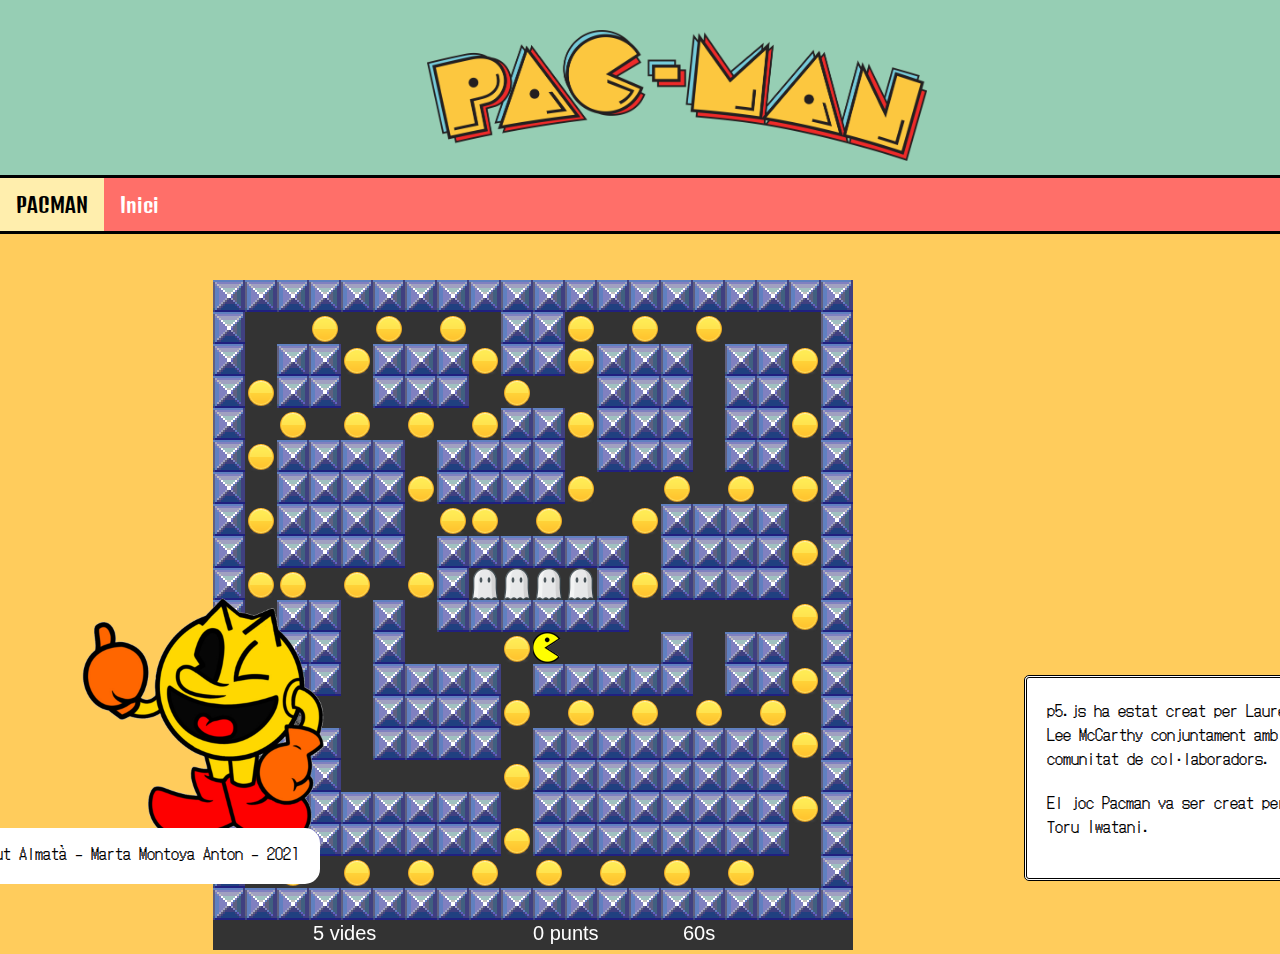
==== index.html @ 21663ab9 "Suma punts, estic afegint el power up" ====
<!DOCTYPE html>
<html lang="">

<head>
  <meta charset="utf-8">
  <meta name="viewport" content="width=device-width, initial-scale=1.0">
  <link rel="stylesheet" href="css/styles.css" />
  <link rel="preconnect" href="https://fonts.gstatic.com">
  <link href="https://fonts.googleapis.com/css2?family=Denk+One&display=swap" rel="stylesheet">
  <link href="https://fonts.googleapis.com/css2?family=DotGothic16&display=swap" rel="stylesheet">
  <title>PACMAN</title>
  <script src="scripts/library/p5.js"></script>
  <script src="scripts/library/addons/p5.sound.min.js"></script>
  <script src="scripts/library/p5.collide2d.js"></script>
  <script src="scripts/gameobject.js"></script>
  <script src="scripts/game.js"></script>
  <script src="scripts/pacman.js"></script>
  <script src="scripts/rock.js"></script>
  <script src="scripts/sketch.js"></script>
  <script src="scripts/food.js"></script>
  <script src="scripts/cor.js"></script>
  <script src="scripts/ghost.js"></script>
  <script src="scripts/fruit.js"></script>
</head>

<body>
  <header>
    <div class="paclogo">
      <img src="images/paclogo.png" alt="El logo de Pacman" width="500"/>
    </div>
  </header>
  <ul>
    <li><a class="active" href="#pacman">PACMAN</a></li>
    <li><a href="#inici">Inici</a></li>
  </ul>

  <main>
  </main>
  <div id="myContainer" >

  </div>

  <div class="drets" >

    <p>p5.js ha estat creat per Lauren Lee McCarthy conjuntament amb la comunitat de col·laboradors.</p>
    <p>El joc Pacman va ser creat per Toru Iwatani.</p>

  </div>
<div style="position: absolute; top: 64%; margin-left: 5%;">
  <img src="images/pacmann.png" alt="Pacman" width="300px"/>
</div>
  <footer>
    <div class="peu">
      <p>
        Institut Almatà - Marta Montoya Anton - 2021
      </p>
    </div>
  </footer>

</body>


</html>
---- css/styles.css ----
html{
  background-color: #ffcc5c;
}
body {
  padding: 0;
  margin: 0;
}
/*Barra de navegació*/
ul {
  list-style-type: none;
  font-family: 'Denk One', sans-serif;
  font-size: 20px;
  margin: 0;
  padding: 0;
  overflow: hidden;
  background-color: #ff6f69;
  border-top: 3px solid black;
  border-bottom: 3px solid black;
}

li {
  float: left;
}

li a {
  display: block;
  color: white;
  text-align: center;
  padding: 14px 16px;
  text-decoration: none;
}

li a:hover:not(.active) {
  background-color: #d96459;
}

.active {
  background-color: #ffeead;
  color: black;
}
/*Contenedor PACMAN*/
#myContainer{
    position:absolute;
    top: 280px;
    right:33.333%;
}

header{
  background-color: #96ceb4;
}

.paclogo{
  margin-left: 33.333%;
  margin-right:33.333%;
  padding-top: 30px;
  padding-bottom: 10px;

}

.drets{
  position:absolute;
  top: 75%;
  left:80%;
  border: 3px double black;
  width: 300px;
  height: 200px;
  background-color: white;
  border-radius: 5px;
}

div.drets p{
margin: 20px;
font-family: 'DotGothic16', sans-serif;
}

.peu{
  position:absolute;
  top: 92%;
  right:75%;
  border: 3px solid white;
  width: 380px;
  height: 50px;
  background-color: white;
  border-radius: 15px;
}

div.peu p{
  background-color: white;
  margin: 10px;
  font-family: 'DotGothic16', sans-serif;
}
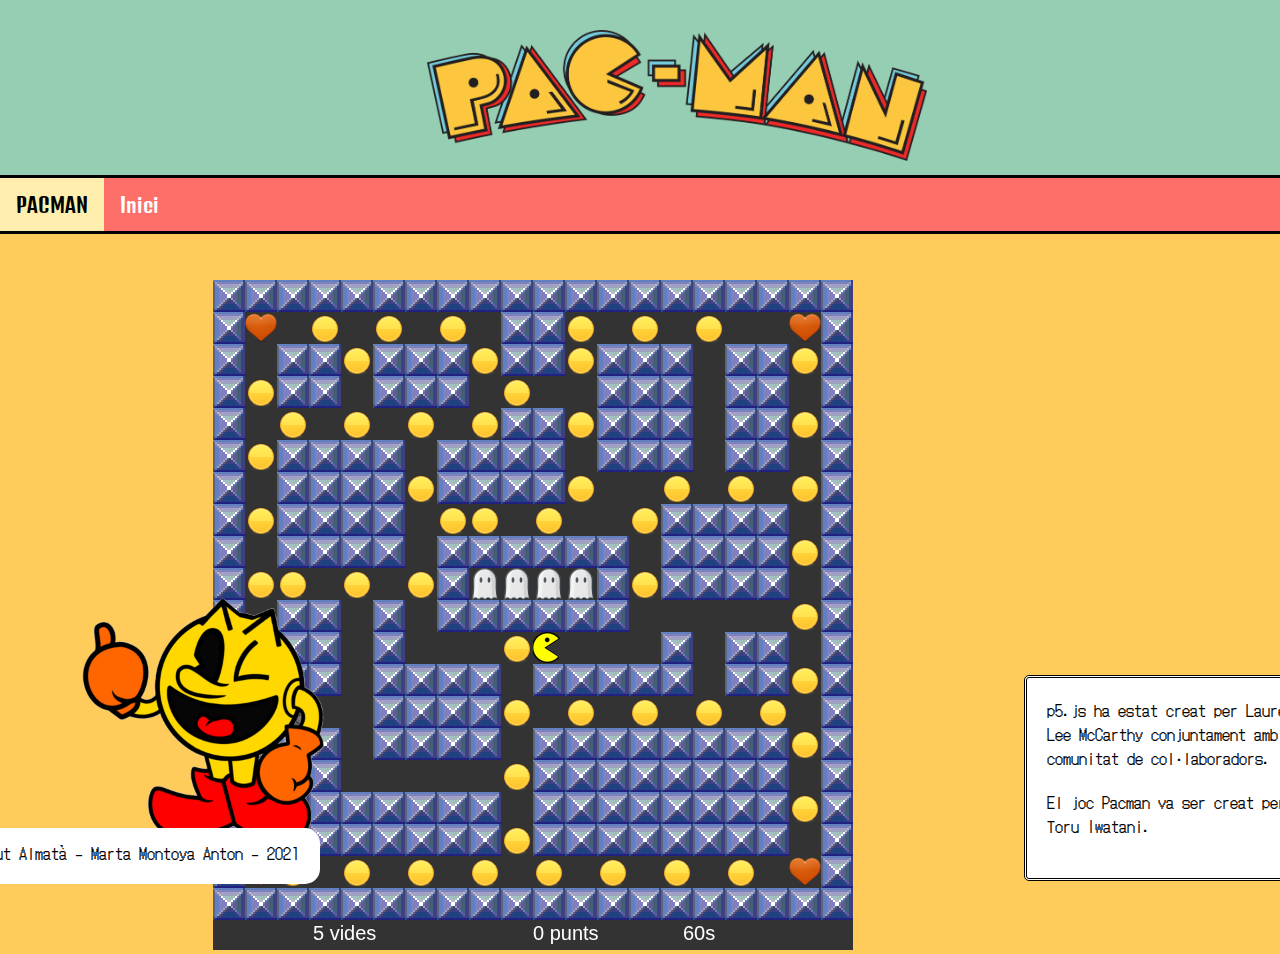
==== commit 49a1342b: "el pacman no es mou si el temporitzador arriva a 0." ====
--- a/index.html
+++ b/index.html
@@ -20,7 +20,6 @@
   <script src="scripts/food.js"></script>
   <script src="scripts/cor.js"></script>
   <script src="scripts/ghost.js"></script>
-  <script src="scripts/fruit.js"></script>
 </head>
 
 <body>
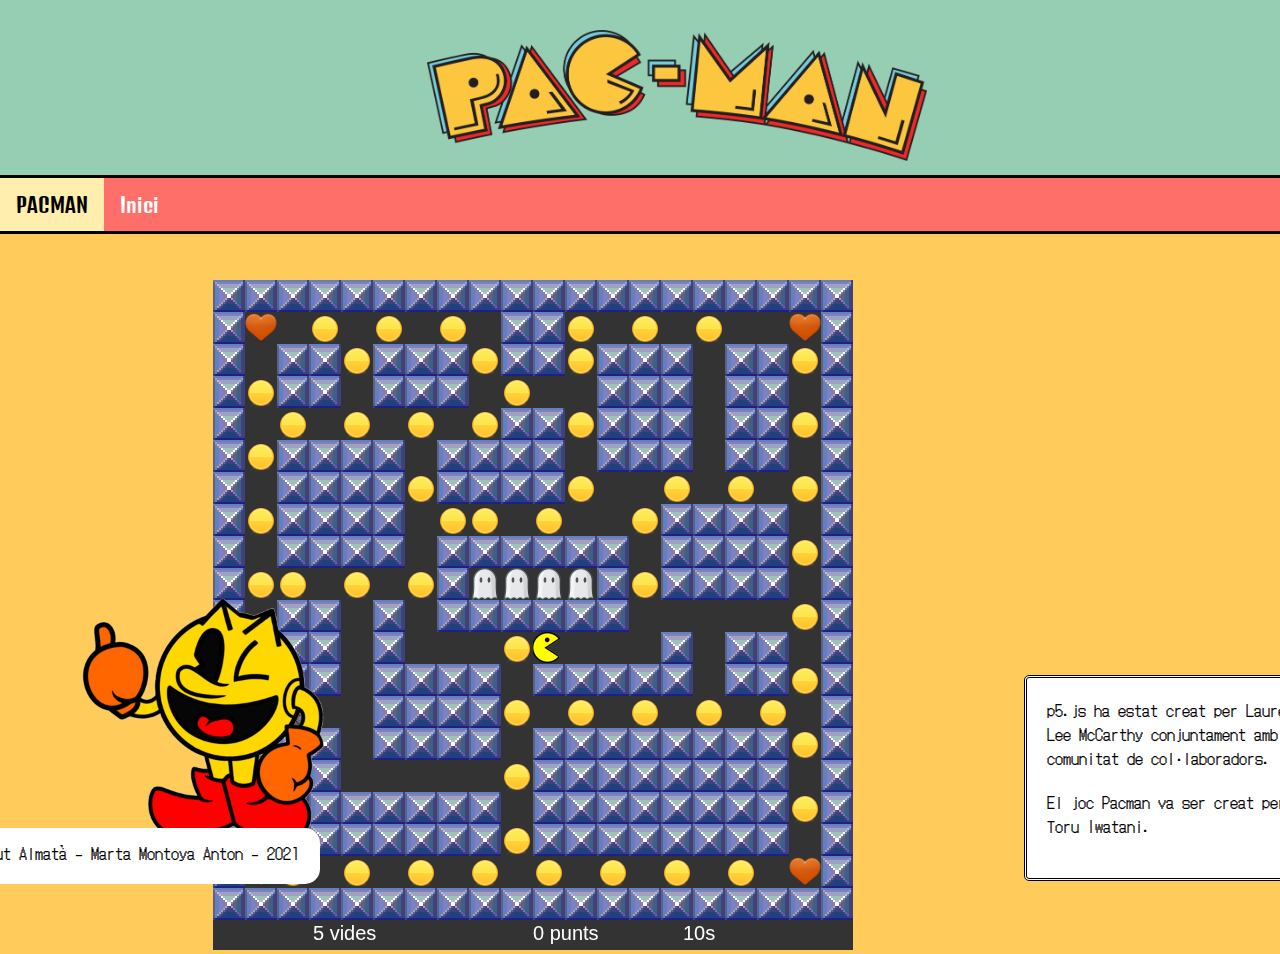
==== commit 50730f52: "Sona música del pacman" ====
--- a/index.html
+++ b/index.html
@@ -19,6 +19,7 @@
   <script src="scripts/sketch.js"></script>
   <script src="scripts/food.js"></script>
   <script src="scripts/cor.js"></script>
+  <script src"scripts/user.js"></script>
   <script src="scripts/ghost.js"></script>
 </head>
 
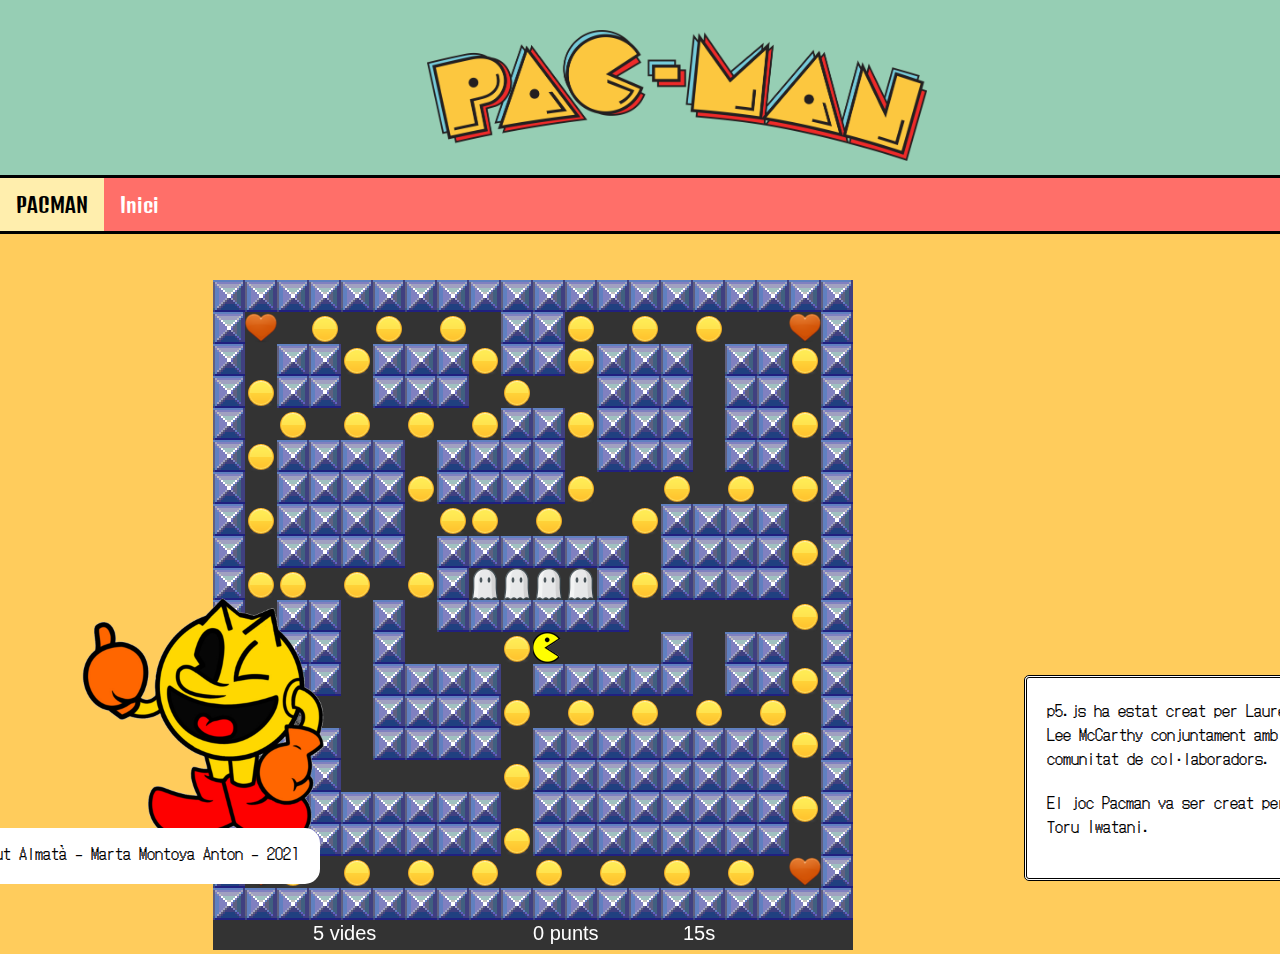
==== commit ac670e08: "estava malament la direccio dun script" ====
--- a/index.html
+++ b/index.html
@@ -19,7 +19,7 @@
   <script src="scripts/sketch.js"></script>
   <script src="scripts/food.js"></script>
   <script src="scripts/cor.js"></script>
-  <script src"scripts/user.js"></script>
+  <script src="scripts/user.js"></script>
   <script src="scripts/ghost.js"></script>
 </head>
 
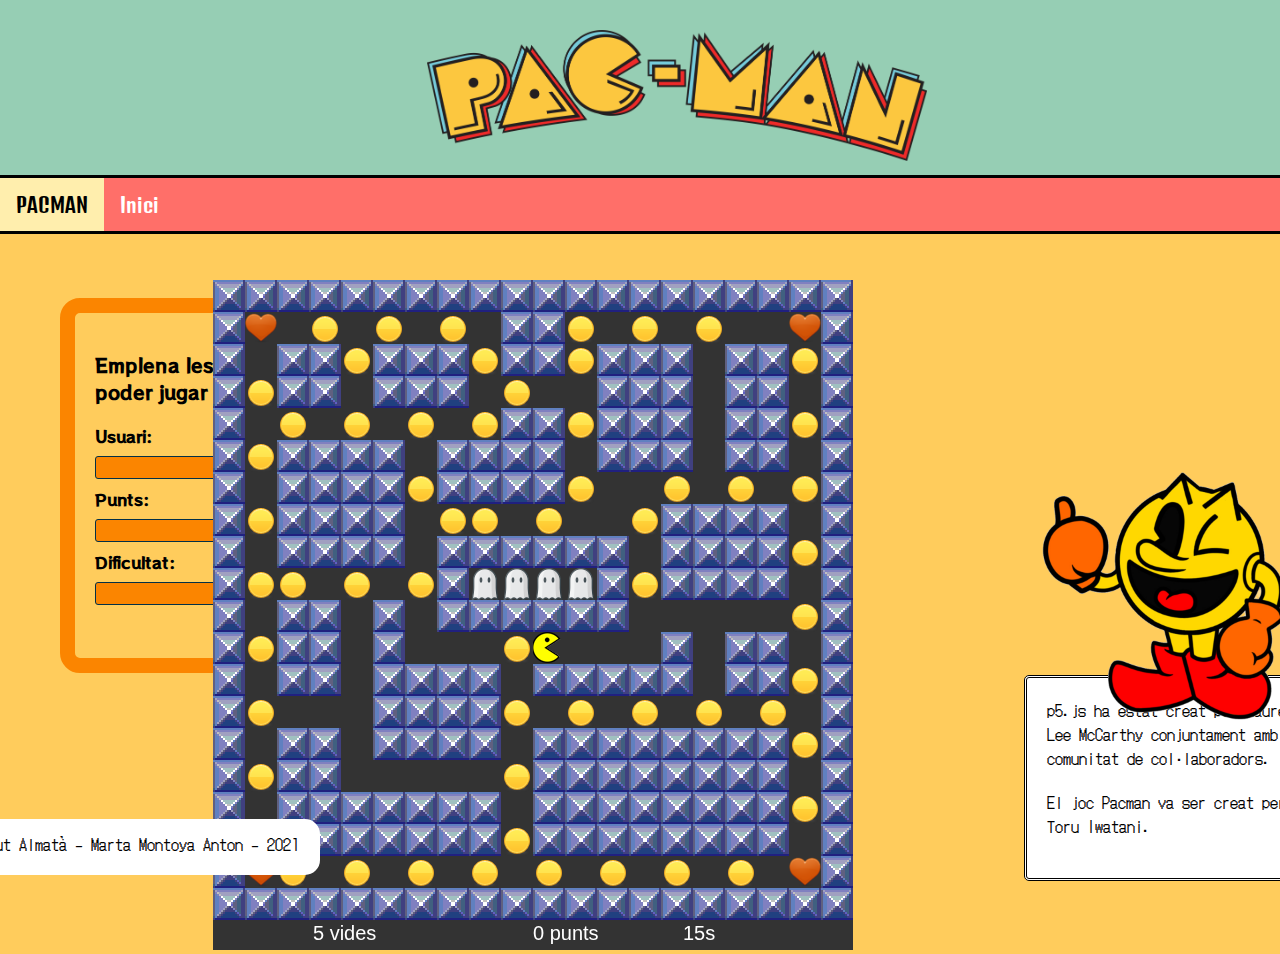
==== commit 22e21a4c: "He afegit el formulari" ====
--- a/index.html
+++ b/index.html
@@ -8,6 +8,7 @@
   <link rel="preconnect" href="https://fonts.gstatic.com">
   <link href="https://fonts.googleapis.com/css2?family=Denk+One&display=swap" rel="stylesheet">
   <link href="https://fonts.googleapis.com/css2?family=DotGothic16&display=swap" rel="stylesheet">
+  <link href="https://fonts.googleapis.com/css2?family=RocknRoll+One&display=swap" rel="stylesheet">
   <title>PACMAN</title>
   <script src="scripts/library/p5.js"></script>
   <script src="scripts/library/addons/p5.sound.min.js"></script>
@@ -34,6 +35,17 @@
     <li><a href="#inici">Inici</a></li>
   </ul>
 
+  <div class="formulari">
+    <form>
+      <h3>Emplena les dades per poder jugar</h3>
+      <label>Usuari:</label><input type="text" /><br />
+      <label>Punts:</label><input type="text" /><br />
+      <label>Dificultat:</label><input type="text" /><br />
+      <button>Envia</button>
+    </form>
+  </div>
+
+
   <main>
   </main>
   <div id="myContainer" >
@@ -42,11 +54,12 @@
 
   <div class="drets" >
 
+
     <p>p5.js ha estat creat per Lauren Lee McCarthy conjuntament amb la comunitat de col·laboradors.</p>
     <p>El joc Pacman va ser creat per Toru Iwatani.</p>
 
   </div>
-<div style="position: absolute; top: 64%; margin-left: 5%;">
+<div style="position: absolute; top: 50%; margin-left: 80%;">
   <img src="images/pacmann.png" alt="Pacman" width="300px"/>
 </div>
   <footer>
--- a/css/styles.css
+++ b/css/styles.css
@@ -57,6 +57,45 @@
 
 }
 
+.formulari{
+  border: 15px solid #fb8500;
+  border-radius: 20px;
+  width:20%;
+  padding: 20px;
+  margin-left: 60px;
+  margin-top: 5%;
+}
+
+form h3{
+  font-family: 'RocknRoll One', sans-serif;
+}
+
+form label{
+	width: 95px;
+	font-weight:bold;
+	display:inline-block;
+  font-family: 'RocknRoll One', sans-serif;
+  color:black;
+}
+
+form input[type="text"],
+form input[type="email"]{
+	width:180px;
+	padding:3px 10px;
+	border:1px solid #023047;
+	border-radius:3px;
+	background-color:#fb8500;
+	margin:8px 0;
+	display:inline-block;
+}
+
+button{
+  margin-left: 66.666%;
+  font-family: 'DotGothic16', sans-serif;
+
+}
+
+
 .drets{
   position:absolute;
   top: 75%;
@@ -75,7 +114,7 @@
 
 .peu{
   position:absolute;
-  top: 92%;
+  top: 91%;
   right:75%;
   border: 3px solid white;
   width: 380px;
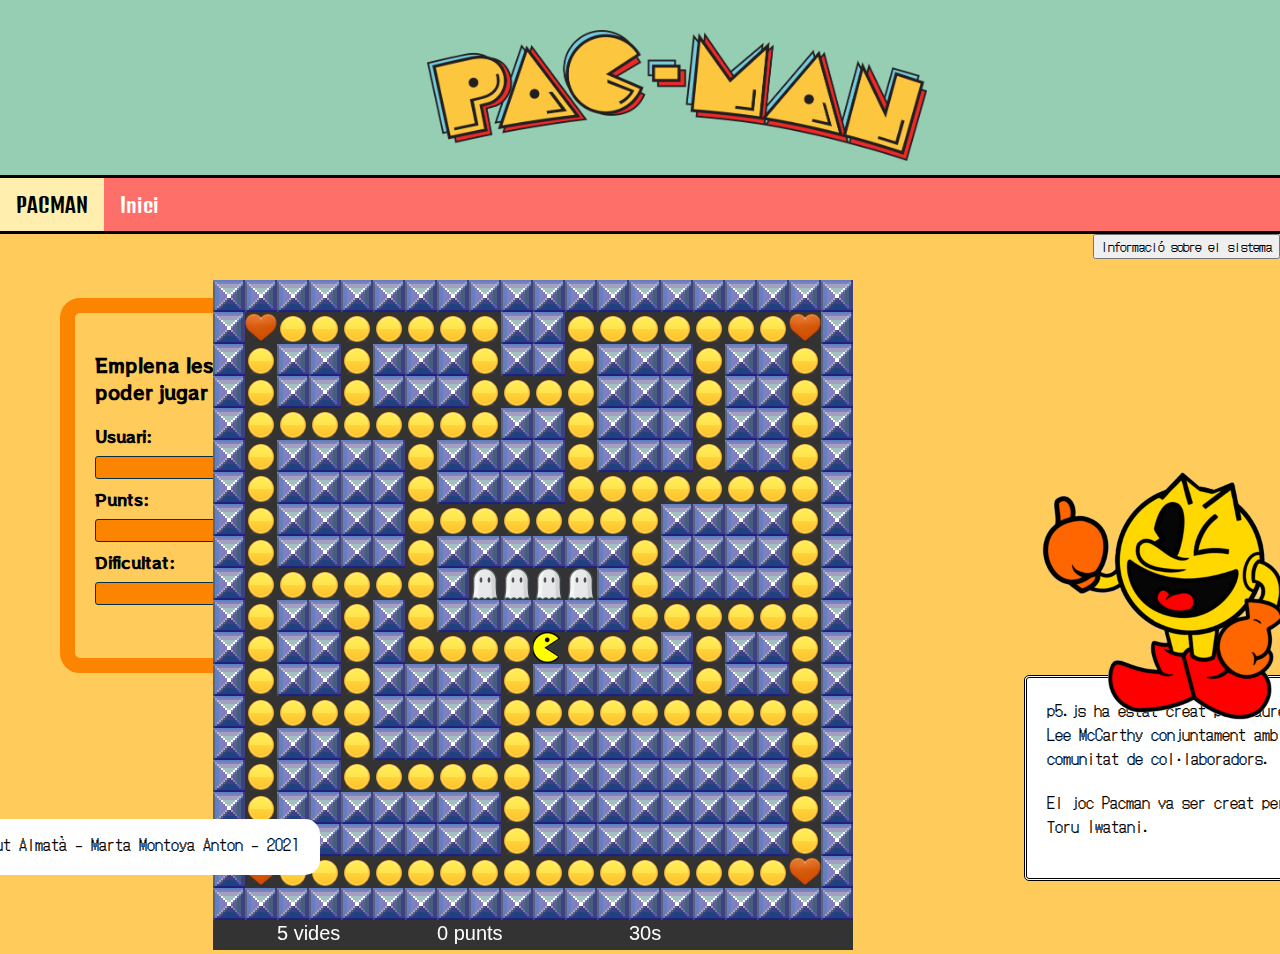
==== commit 810db2ec: "Afegit la informació del sistema" ====
--- a/index.html
+++ b/index.html
@@ -35,6 +35,29 @@
     <li><a href="#inici">Inici</a></li>
   </ul>
 
+  <button class="boto1" onclick="mostrarOcultar()">Informació sobre el sistema</button>
+  <div id="dades" style="display: none">
+    <table>
+      <td>
+    <script>
+
+      document.write(" ▪ Nom del Navegador i versió: ");
+      document.write(navigator.userAgent + "<br>");;
+      document.write(" ▪ Versió del HTML: ");
+      document.write(navigator.appVersion + "<br>");
+      document.write(" ▪ Propietari del Navegador: ");
+      document.write(navigator.appCodeName + "<br>");
+      document.write(" ▪ Plataforma del S.O: ");
+      document.write(navigator.platform + "<br>");
+      document.write(" ▪ Galetes (true / false): ");
+      document.write(navigator.cookieEnabled + "<br>");
+
+    </script>
+    </td>
+    </table>
+  </div>
+
+
   <div class="formulari">
     <form>
       <h3>Emplena les dades per poder jugar</h3>
@@ -71,6 +94,14 @@
   </footer>
 
 </body>
-
-
 </html>
+<script>
+  function mostrarOcultar() {
+    var x = document.getElementById("dades");
+    if (x.style.display === "none") {
+      x.style.display = "block";
+    } else {
+      x.style.display = "none";
+    }
+  }
+</script>
--- a/css/styles.css
+++ b/css/styles.css
@@ -128,3 +128,12 @@
   margin: 10px;
   font-family: 'DotGothic16', sans-serif;
 }
+
+div#dades{
+  float:right;
+  margin-left:30px;
+  width: 30%;
+}
+button.boto1{
+  float:right;
+}
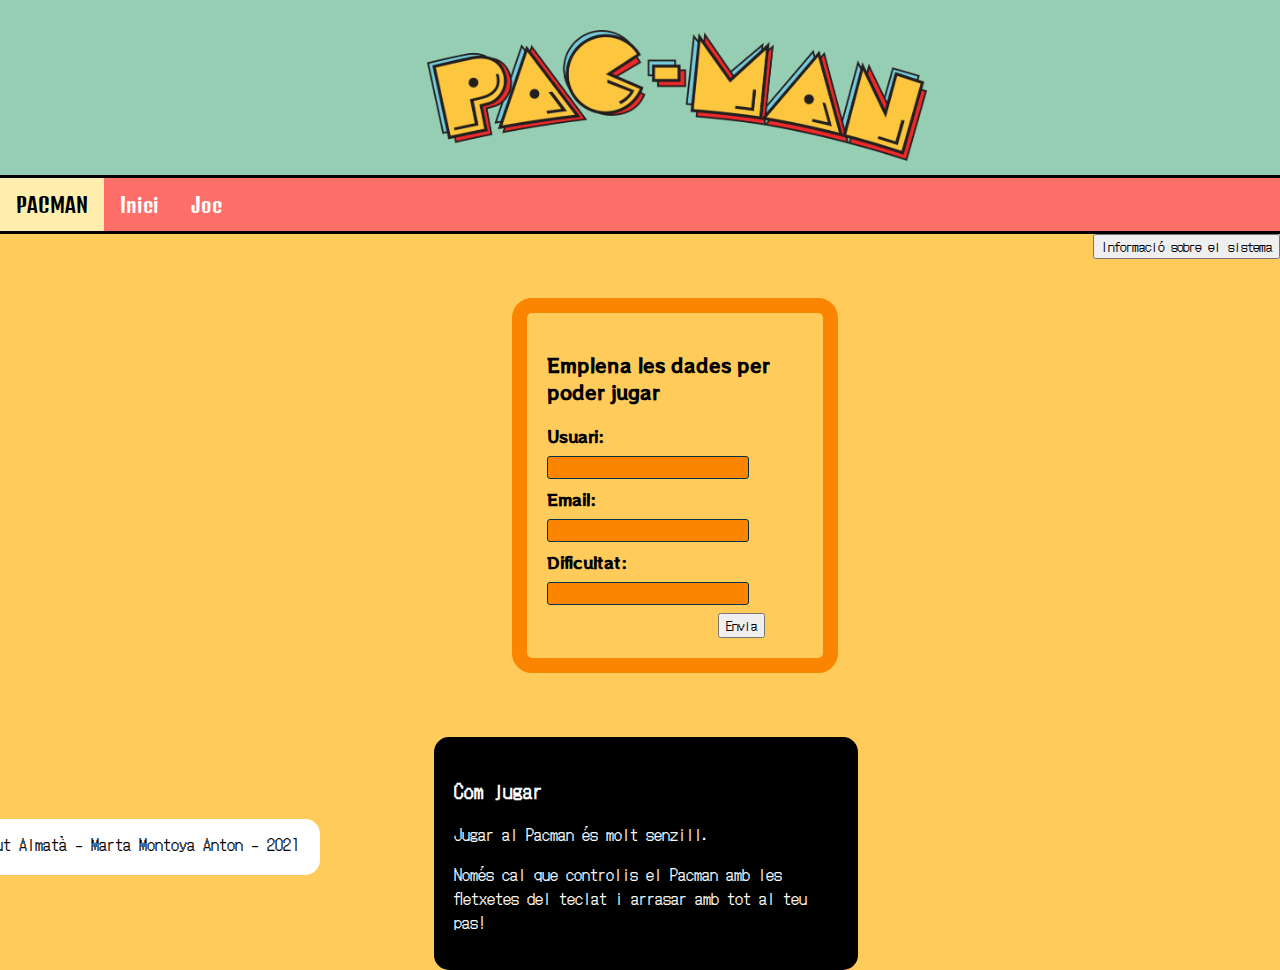
==== commit 6134c197: "actualitzacio" ====
--- a/index.html
+++ b/index.html
@@ -9,19 +9,8 @@
   <link href="https://fonts.googleapis.com/css2?family=Denk+One&display=swap" rel="stylesheet">
   <link href="https://fonts.googleapis.com/css2?family=DotGothic16&display=swap" rel="stylesheet">
   <link href="https://fonts.googleapis.com/css2?family=RocknRoll+One&display=swap" rel="stylesheet">
+  <script src="https://ajax.googleapis.com/ajax/libs/jquery/3.1.0/jquery.min.js"></script>
   <title>PACMAN</title>
-  <script src="scripts/library/p5.js"></script>
-  <script src="scripts/library/addons/p5.sound.min.js"></script>
-  <script src="scripts/library/p5.collide2d.js"></script>
-  <script src="scripts/gameobject.js"></script>
-  <script src="scripts/game.js"></script>
-  <script src="scripts/pacman.js"></script>
-  <script src="scripts/rock.js"></script>
-  <script src="scripts/sketch.js"></script>
-  <script src="scripts/food.js"></script>
-  <script src="scripts/cor.js"></script>
-  <script src="scripts/user.js"></script>
-  <script src="scripts/ghost.js"></script>
 </head>
 
 <body>
@@ -32,10 +21,11 @@
   </header>
   <ul>
     <li><a class="active" href="#pacman">PACMAN</a></li>
-    <li><a href="#inici">Inici</a></li>
+    <li><a href="index.html">Inici</a></li>
+    <li><a href="joc.html">Joc</a></li>
   </ul>
 
-  <button class="boto1" onclick="mostrarOcultar()">Informació sobre el sistema</button>
+<button class="boto1" onclick="mostrarOcultar()">Informació sobre el sistema</button>
   <div id="dades" style="display: none">
     <table>
       <td>
@@ -56,35 +46,20 @@
     </td>
     </table>
   </div>
-
-
   <div class="formulari">
     <form>
       <h3>Emplena les dades per poder jugar</h3>
-      <label>Usuari:</label><input type="text" /><br />
-      <label>Punts:</label><input type="text" /><br />
-      <label>Dificultat:</label><input type="text" /><br />
-      <button>Envia</button>
+      <label>Usuari:</label><input type="text" id="nom"/><br />
+      <label>Email:</label><input type="text" id="email"/><br />
+      <label>Dificultat:</label><input type="text" id="dificulty"/><br />
+      <button type="button" onclick="dades()">Envia</button>
     </form>
   </div>
-
-
-  <main>
-  </main>
-  <div id="myContainer" >
-
+  <div class="instruccions">
+    <h3>Com jugar</h3>
+    <p>Jugar al Pacman és molt senzill.</p>
+    <p>Només cal que controlis el Pacman amb les fletxetes del teclat i arrasar amb tot al teu pas!</p>
   </div>
-
-  <div class="drets" >
-
-
-    <p>p5.js ha estat creat per Lauren Lee McCarthy conjuntament amb la comunitat de col·laboradors.</p>
-    <p>El joc Pacman va ser creat per Toru Iwatani.</p>
-
-  </div>
-<div style="position: absolute; top: 50%; margin-left: 80%;">
-  <img src="images/pacmann.png" alt="Pacman" width="300px"/>
-</div>
   <footer>
     <div class="peu">
       <p>
@@ -92,7 +67,6 @@
       </p>
     </div>
   </footer>
-
 </body>
 </html>
 <script>
@@ -104,4 +78,20 @@
       x.style.display = "none";
     }
   }
+  function dades(){
+    let nom = $("#nom").val();
+    let email = $("#email").val();
+    let difi = $("#dificulty").val();
+    console.log(nom, email, difi);
+    if(difi === "3" || difi === "2" || difi === "1"){
+    
+      if(nom != null && email != null){
+        localStorage.setItem('nom', nom);
+        localStorage.setItem('email', email);
+        localStorage.setItem('difi', difi);
+      }
+    }else if(difi !== ""){
+      alert("La dificultat sol pot ser 1 o 2 o 3");
+    }
+  }
 </script>
--- a/css/styles.css
+++ b/css/styles.css
@@ -62,8 +62,9 @@
   border-radius: 20px;
   width:20%;
   padding: 20px;
-  margin-left: 60px;
+  margin-left: 40%;
   margin-top: 5%;
+  margin-bottom: 5%;
 }
 
 form h3{
@@ -137,3 +138,15 @@
 button.boto1{
   float:right;
 }
+.instruccions{
+  border: 10px solid black;
+  border-radius: 15px;
+  width: 30%;
+  float:right;
+  margin-right: 33%;
+  font-family: 'DotGothic16', sans-serif;
+  background-color: black;
+  color: white;
+  padding: 10px;
+}
+  